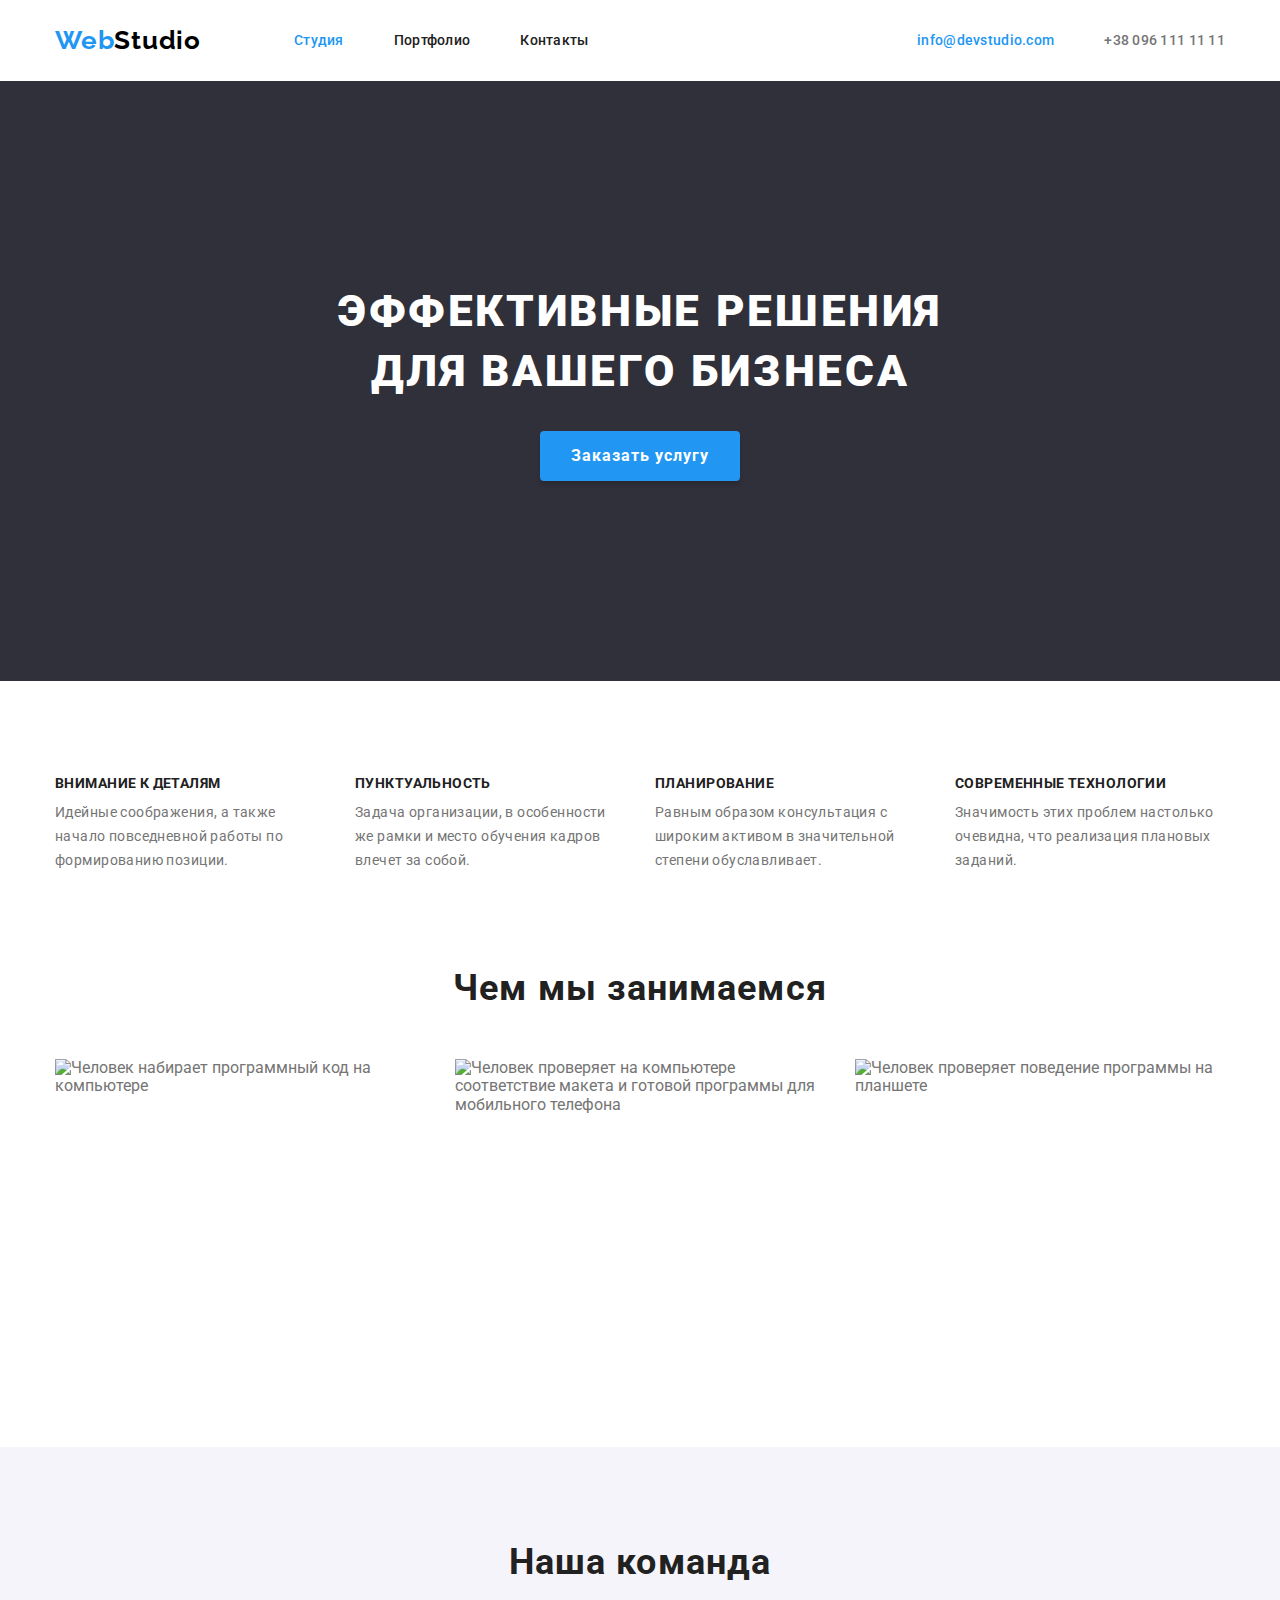
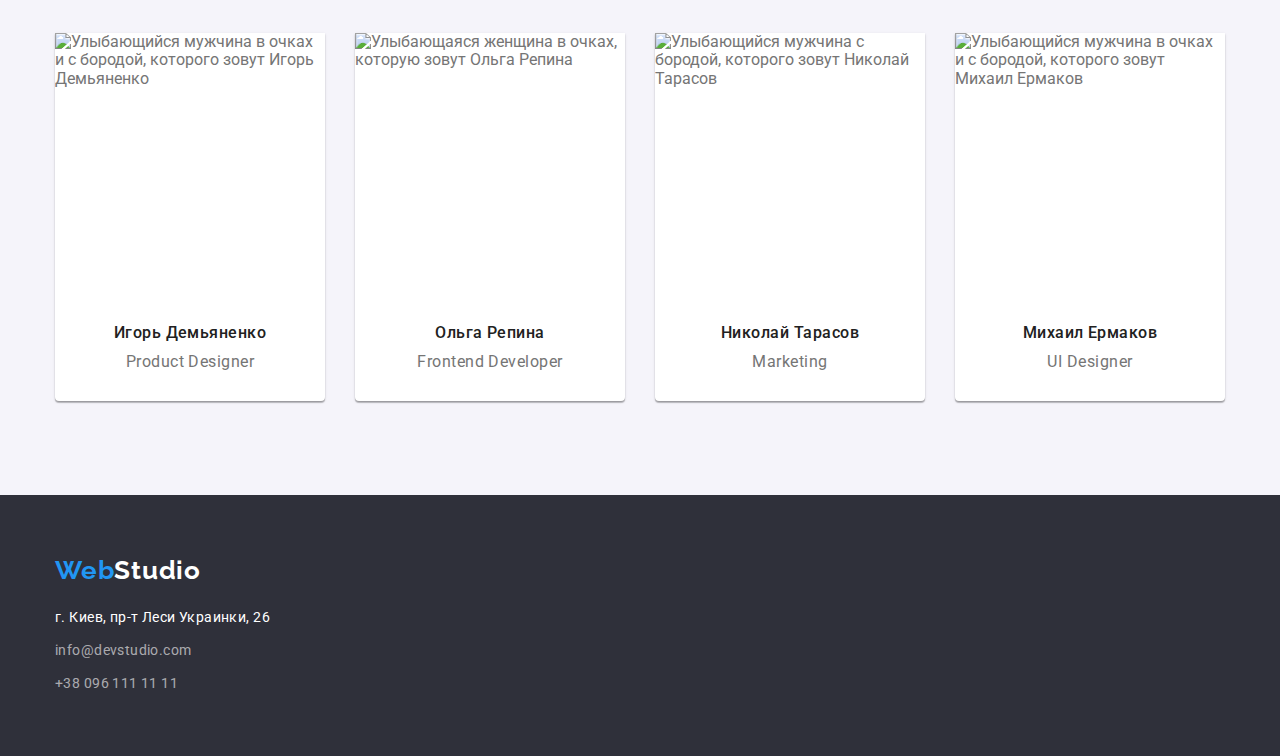
==== index.html @ 2188bbd3 "added sprite" ====
<!DOCTYPE html>
<html lang="ru">
  <head>
    <meta charset="UTF-8" />
    <meta name="viewport" content="width=device-width, initial-scale=1.0" />
    <title>Студия</title>
    <link rel="preconnect" href="https://fonts.gstatic.com" />
    <link
      href="https://fonts.googleapis.com/css2?family=Raleway:wght@700&family=Roboto:wght@400;500;700;900&display=swap"
      rel="stylesheet"
    />
    <link
      rel="stylesheet"
      href="https://cdnjs.cloudflare.com/ajax/libs/modern-normalize/1.0.0/modern-normalize.min.css"
    />
    <link rel="stylesheet" href="./css/styles.css" />
  </head>

  <body>
    <header class="header">
      <div class="container">
        <nav class="navigation">
          <a class="logotype links" href="/" lang="en">
            <span class="accent-logo">Web</span>Studio
          </a>
          <ul class="navigation-list lists">
            <li class="navigation-list-item">
              <a class="navigation-list-link links current" href="#">Студия</a>
            </li>
            <li class="navigation-list-item">
              <a class="navigation-list-link links" href="./portfolio.html"
                >Портфолио</a
              >
            </li>
            <li class="navigation-list-item">
              <a class="navigation-list-link links" href="#">Контакты</a>
            </li>
          </ul>
        </nav>
        <ul class="contacts-list lists">
          <li class="contacts-list-item">
            <a
              class="contacts-mail-link links current"
              href="mailto:info@devstudio.com"
              >info@devstudio.com</a
            >
          </li>
          <li class="contacts-list-item">
            <a class="contacts-tel-link links" href="tel:+380961111111"
              >+38 096 111 11 11</a
            >
          </li>
        </ul>
      </div>
    </header>

    <main>
      <!-- Hero -->
      <section class="hero">
        <div class="container">
          <h1 class="hero-title">
            Эффективные решения <br />для вашего бизнеса
          </h1>
          <button class="button" type="button">Заказать услугу</button>
        </div>
      </section>

      <!-- Features -->
      <section class="features padding-sections">
        <div class="container">
          <h2 class="title visually-hidden">Наши особенности</h2>
          <ul class="features-list lists">
            <li class="features-list-item">
              <h3 class="subtitle">Внимание к деталям</h3>
              <p class="description">
                Идейные соображения, а также начало повседневной работы по
                формированию позиции.
              </p>
            </li>
            <li class="features-list-item">
              <h3 class="subtitle">Пунктуальность</h3>
              <p class="description">
                Задача организации, в особенности же рамки и место обучения
                кадров влечет за собой.
              </p>
            </li>
            <li class="features-list-item">
              <h3 class="subtitle">Планирование</h3>
              <p class="description">
                Равным образом консультация с широким активом в значительной
                степени обуславливает.
              </p>
            </li>
            <li class="features-list-item">
              <h3 class="subtitle">Современные технологии</h3>
              <p class="description">
                Значимость этих проблем настолько очевидна, что реализация
                плановых заданий.
              </p>
            </li>
          </ul>
        </div>
      </section>

      <!-- What we do -->
      <section class="process">
        <div class="container">
          <h2 class="title">Чем мы занимаемся</h2>
          <ul class="process-list lists">
            <li class="process-list-item">
              <img
                class="process-list-img"
                src="./img/what_we_do/img1.jpg"
                alt="Человек набирает программный код на компьютере"
                width="370"
                height="294"
              />
            </li>
            <li class="process-list-item">
              <img
                class="process-list-img"
                src="./img/what_we_do/img2.jpg"
                alt="Человек проверяет на компьютере соответствие макета и готовой программы для мобильного телефона"
                width="370"
                height="294"
              />
            </li>
            <li class="process-list-item">
              <img
                class="process-list-img"
                src="./img/what_we_do/img3.jpg"
                alt="Человек проверяет поведение программы на планшете"
                width="370"
                height="294"
              />
            </li>
          </ul>
        </div>
      </section>

      <!-- Team -->
      <section class="team padding-sections">
        <div class="container">
          <h2 class="title">Наша команда</h2>
          <ul class="team-list lists">
            <li class="team-list-item">
              <img
                class="team-list-img"
                src="./img/team/demyanenko.jpg"
                alt="Улыбающийся мужчина в очках и с бородой, которого зовут Игорь Демьяненко"
                width="270"
                height="260"
              />
              <h3 class="team-list-name">Игорь Демьяненко</h3>
              <p class="team-list-position" lang="en">Product Designer</p>
            </li>
            <li class="team-list-item">
              <img
                class="team-list-img"
                src="./img/team/repina.jpg"
                alt="Улыбающаяся женщина в очках, которую зовут Ольга Репина"
                width="270"
                height="260"
              />
              <h3 class="team-list-name">Ольга Репина</h3>
              <p class="team-list-position" lang="en">Frontend Developer</p>
            </li>
            <li class="team-list-item">
              <img
                class="team-list-img"
                src="./img/team/tarasov.jpg"
                alt="Улыбающийся мужчина с бородой, которого зовут Николай Тарасов"
                width="270"
                height="260"
              />
              <h3 class="team-list-name">Николай Тарасов</h3>
              <p class="team-list-position" lang="en">Marketing</p>
            </li>
            <li class="team-list-item">
              <img
                class="team-list-img"
                src="./img/team/ermakov.jpg"
                alt="Улыбающийся мужчина в очках и с бородой, которого зовут Михаил Ермаков"
                width="270"
                height="260"
              />
              <h3 class="team-list-name">Михаил Ермаков</h3>
              <p class="team-list-position" lang="en">UI Designer</p>
            </li>
          </ul>
        </div>
      </section>
    </main>

    <footer class="footer">
      <div class="container">
        <a class="logotype links logo-dark" href="/" lang="en">
          <span class="accent-logo">Web</span>Studio
        </a>
        <address class="address">
          <ul class="contact-information-list lists">
            <li class="contact-information-list-item">
              <a
                class="contact-information-list-link links contact-address"
                href="https://goo.gl/maps/4wax39KtcL6fPzoCA"
                target="_blank"
                >г. Киев, пр-т Леси Украинки, 26</a
              >
            </li>
            <li class="contact-information-list-item">
              <a
                class="contact-information-list-link links contact-information"
                href="mailto:info@devstudio.com"
                >info@devstudio.com</a
              >
            </li>
            <li class="contact-information-list-item">
              <a
                class="contact-information-list-link links contact-information"
                href="tel:+380961111111"
                >+38 096 111 11 11</a
              >
            </li>
          </ul>
        </address>
      </div>
    </footer>
  </body>
</html>
---- css/styles.css ----
:root {
  --color-text-title: #212121;
  --color-text: #757575;
  --accent-color: #2196f3;
  --extra-color: #ffffff;
  --text-font: "Roboto", sans-serif;
  --logo-font: "Raleway", sans-serif;
}

body {
  font-family: var(--text-font);
  color: var(--color-text);
  max-width: 1600px;
}

h1,
h2,
h3,
h4,
h5,
h6,
p {
  margin: 0;
}

ul,
ol {
  margin: 0;
  padding: 0;
}

img {
  display: block;
  max-width: 100%;
  height: auto;
}

/* ==========HELPER CLASSES========== */
.links {
  text-decoration: none;
}

.lists {
  list-style: none;
}

.address {
  font-style: normal;
}

.container {
  width: 1200px;
  padding-left: 15px;
  padding-right: 15px;
  margin: 0 auto;
}

.padding-sections {
  padding-top: 94px;
  padding-bottom: 94px;
}

.visually-hidden:not(:focus):not(:active),
input[type="checkbox"].visually-hidden,
input[type="radio"].visually-hidden {
  position: absolute;
  width: 1px;
  height: 1px;
  margin: -1px;
  border: 0;
  padding: 0;
  white-space: nowrap;
  clip-path: inset(100%);
  clip: rect(0 0 0 0);
  overflow: hidden;
}
/* ==========END HELPER CLASSES========== */

/* ==========COMPONENTS========== */
.title {
  font-weight: 700;
  font-size: 36px;
  line-height: 1.167;
  text-align: center;
  letter-spacing: 0.03em;
  color: var(--color-text-title);
  margin-bottom: 50px;
}

.description {
  font-weight: 400;
  font-size: 14px;
  line-height: 1.714;
  letter-spacing: 0.03em;
  color: var(--color-text);
}
/* ==========END COMPONENTS========== */

/*==============HEADER================*/
.header .container {
  display: flex;
  align-items: center;
}

.navigation {
  display: flex;
  align-items: center;
}

.navigation-list {
  display: flex;
  align-items: center;
}

.header {
  padding-top: 25px;
  padding-bottom: 25px;
}

.logotype {
  font-family: var(--logo-font);
  font-weight: 700;
  font-size: 26px;
  line-height: 1.192;
  letter-spacing: 0.03em;
  color: #000000;
  margin-right: 93px;
}

.logotype .accent-logo {
  color: var(--accent-color);
}

.navigation-list-item {
  font-weight: 500;
  font-size: 14px;
  line-height: 1.143;
  letter-spacing: 0.02em;
  color: var(--color-text-title);
}

.navigation-list-item:not(:last-child) {
  margin-right: 50px;
}

.navigation-list-link {
  color: var(--color-text-title);
  padding: 20px 0;
}

.current,
.contacts-mail-link-current,
.navigation-list-link:hover,
.navigation-list-link:focus,
.contacts-mail-link:hover,
.contacts-mail-link:focus,
.contacts-mail-link-pf:hover,
.contacts-mail-link-pf:focus,
.contacts-tel-link:hover,
.contacts-tel-link:focus {
  color: var(--accent-color);
}

.contacts-list {
  font-weight: 500;
  font-size: 14px;
  line-height: 1.143;
  letter-spacing: 0.02em;
  display: flex;
  align-items: center;
  margin-left: auto;
}

.contacts-list-item:not(:last-child) {
  margin-right: 50px;
}

.contacts-tel-link,
.contacts-mail-link-pf {
  color: inherit;
}

.contacts-mail-link-pf {
  text-decoration: inherit;
}
/*==============END HEADER================*/

/*==============HERO================*/
.hero {
  background: #2f303a;
  text-align: center;
}

.hero .container {
  padding-top: 200px;
  padding-bottom: 200px;
}

.hero-title {
  font-weight: 900;
  font-size: 44px;
  line-height: 1.364;
  letter-spacing: 0.06em;
  text-transform: uppercase;
  color: var(--extra-color);
  margin-bottom: 30px;
}

.button {
  font-family: inherit;
  font-weight: 700;
  font-size: 16px;
  line-height: 1.875;
  letter-spacing: 0.06em;
  color: var(--extra-color);
  background: var(--accent-color);
  min-width: 200px;
  padding: 10px 30px;
  box-shadow: 0px 4px 4px rgba(0, 0, 0, 0.15);
  border-radius: 4px;
  border: none;
  cursor: pointer;
}
/*==============END HERO================*/

/*==============FEATURES================*/
.features-list {
  display: flex;
  align-items: center;
}

.features-list-item:not(:last-child) {
  max-width: 270px;
  margin-right: 30px;
}

.subtitle {
  font-weight: 700;
  font-size: 14px;
  line-height: 1.143;
  letter-spacing: 0.03em;
  text-transform: uppercase;
  color: var(--color-text-title);
  margin-bottom: 10px;
}
/*============== END FEATURES================*/

/*==============WHAT WE DO================*/
.process {
  padding-bottom: 94px;
}

.process-list {
  display: flex;
  align-items: center;
}

.process-list-item:not(:last-child) {
  margin-right: 30px;
}
/*==============END WHAT WE DO================*/

/*==============TEAM================*/
.team {
  background-color: #f5f4fa;
}

.team-list {
  display: flex;
  align-items: center;
}

.team-list-item {
  width: 270px;
  height: 368px;
  background: var(--extra-color);
  box-shadow: 0px 1px 3px rgba(0, 0, 0, 0.12), 0px 1px 1px rgba(0, 0, 0, 0.14),
    0px 2px 1px rgba(0, 0, 0, 0.2);
  border-radius: 0px 0px 4px 4px;
}

.team-list-item:not(:last-child) {
  margin-right: 30px;
}

.team-list-img {
  margin-bottom: 30px;
}

.team-list-name {
  font-weight: 500;
  font-size: 16px;
  line-height: 1.188;
  text-align: center;
  letter-spacing: 0.03em;
  color: var(--color-text-title);
  margin-bottom: 10px;
}

.team-list-position {
  font-weight: 400;
  font-size: 16px;
  line-height: 1.188;
  text-align: center;
  letter-spacing: 0.03em;
  color: var(--color-text);
}
/*==============END TEAM================*/

/*==============PORTFOLIO================*/
.header-pf {
  border-bottom: 1px solid #ececec;
}

.portfolio {
  padding-top: 99px;
  padding-bottom: 69px;
}

.filter-list {
  display: flex;
  justify-content: center;
  margin-bottom: 50px;
}

.filter-list-item:not(:last-child) {
  margin-right: 8px;
}

.filter-button {
  font-weight: 500;
  font-size: 16px;
  line-height: 1.625;
  text-align: center;
  letter-spacing: 0.03em;
  color: var(--color-text-title);
  border-radius: 4px;
  border: none;
  padding: 6px 22px;
  cursor: pointer;
}

.current-btn,
.filter-button:hover,
.filter-button:focus {
  color: var(--extra-color);
  background-color: var(--accent-color);
}

.portfolio-list {
  display: flex;
  align-items: center;
  flex-wrap: wrap;
  margin: -15px;
}

.portfolio-list-item {
  width: 370px;
  background: var(--extra-color);

  box-sizing: border-box;
  margin: 15px;
}

.text {
  padding: 20px 24px;
  border-left: 1px solid #eeeeee;
  border-bottom: 1px solid #eeeeee;
  border-right: 1px solid #eeeeee;
}

.portfolio-title {
  font-weight: 700;
  font-size: 18px;
  line-height: 2;
  letter-spacing: 0.06em;
  color: var(--color-text-title);
  margin-bottom: 4px;
}

.filter-section {
  font-weight: 400;
  font-size: 16px;
  line-height: 1.875;
  letter-spacing: 0.03em;
  color: var(--color-text);
}
/*==============END PORTFOLIO================*/

/*==============FOOTER================*/
.footer {
  background: #2f303a;
  padding-top: 60px;
  padding-bottom: 60px;
}

.logo-dark {
  color: var(--extra-color);
}

.footer .logotype {
  display: block;
  margin-right: 0;
  margin-bottom: 20px;
}

.contact-information-list-item:not(:last-child) {
  margin-bottom: 9px;
}

.contact-information-list-link {
  font-weight: 400;
  font-size: 14px;
  line-height: 1.714;
  letter-spacing: 0.03em;
}

.contact-address {
  color: var(--extra-color);
}

.contact-information {
  color: rgba(255, 255, 255, 0.6);
}
/*==============END FOOTER================*/
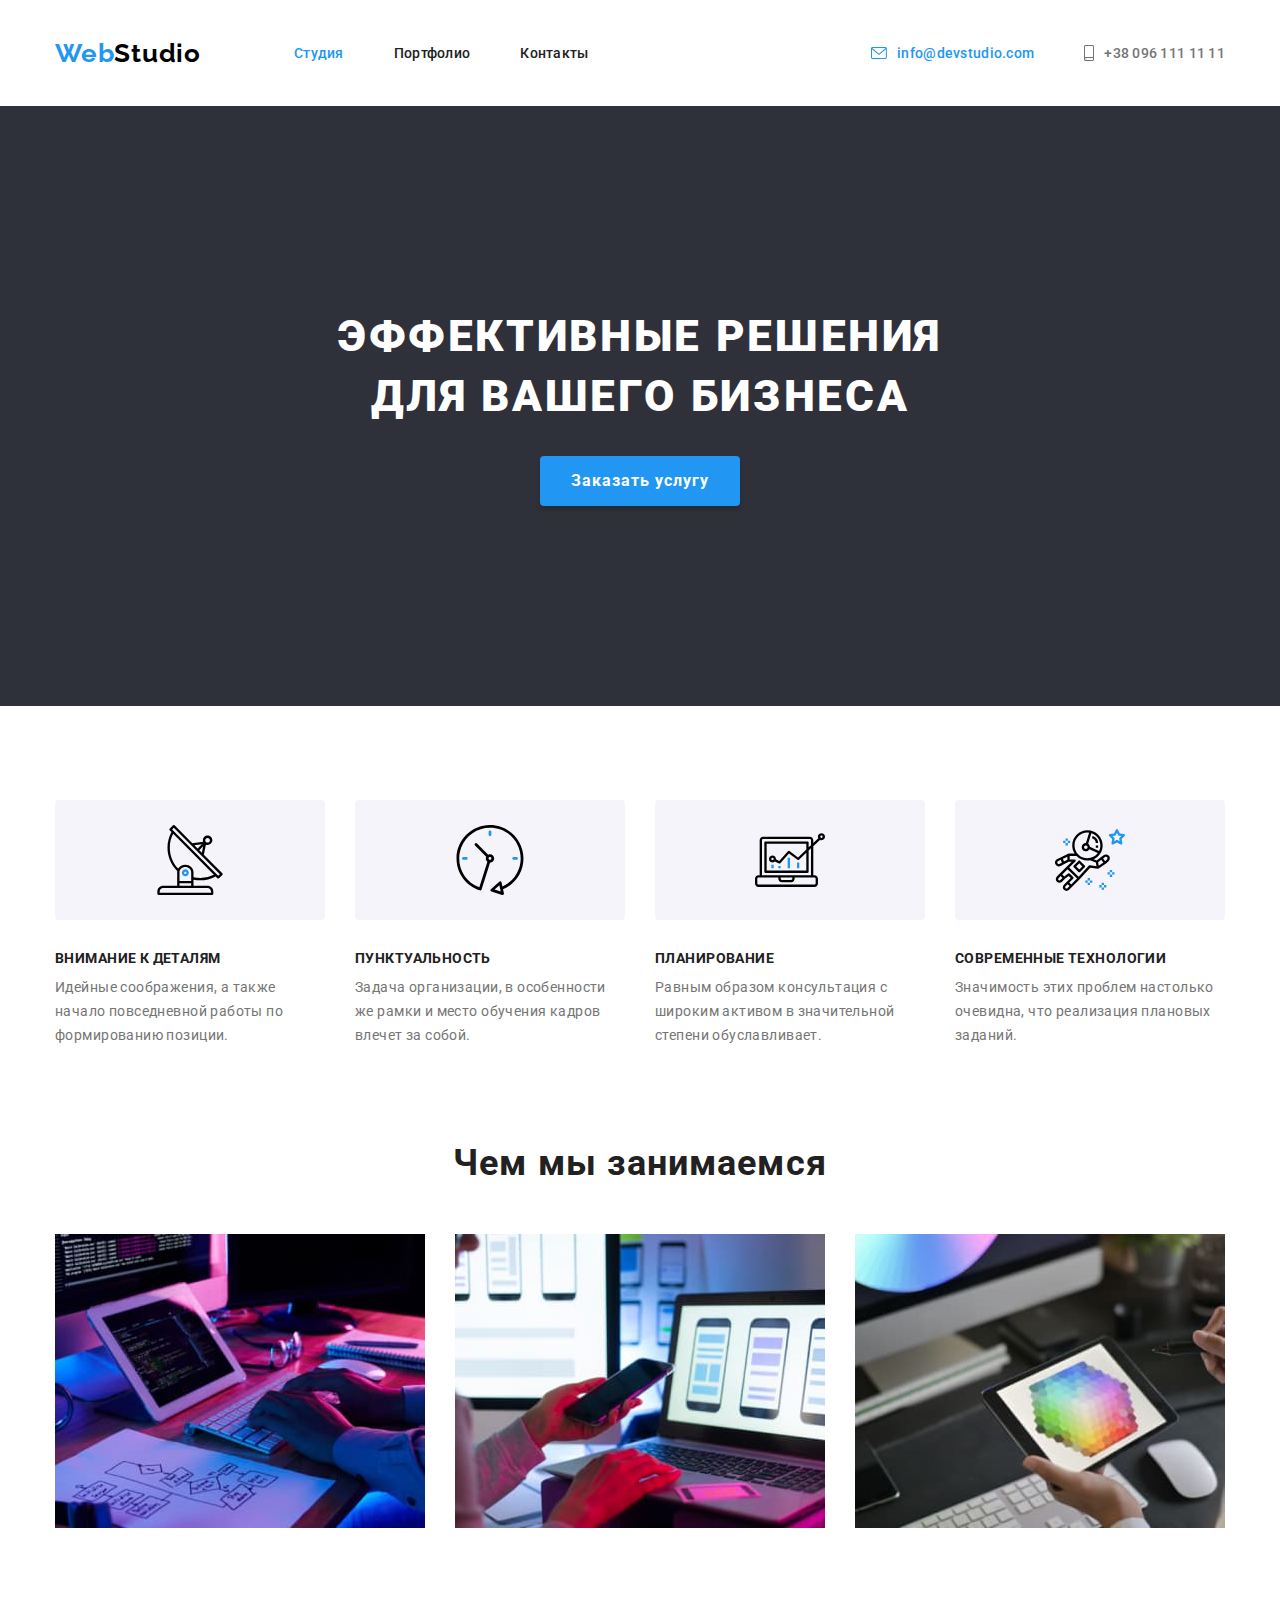
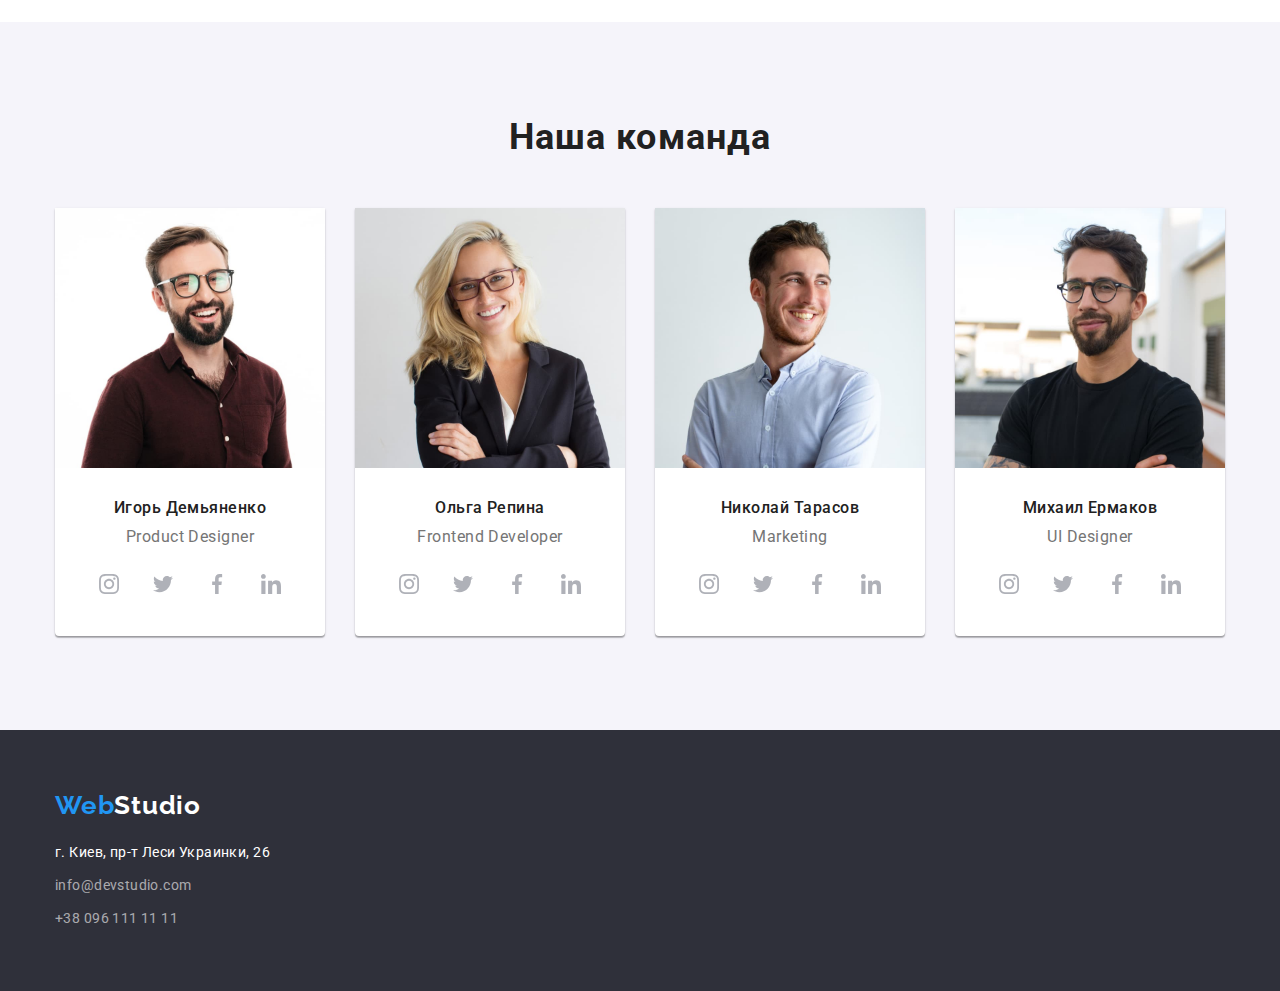
==== commit bce49ccf: "added social links" ====
--- a/index.html
+++ b/index.html
@@ -42,12 +42,19 @@
             <a
               class="contacts-mail-link links current"
               href="mailto:info@devstudio.com"
-              >info@devstudio.com</a
+            >
+              <svg class="mail">
+                <use href="./images/sprite.svg#envelope"></use>
+              </svg>
+              info@devstudio.com</a
             >
           </li>
           <li class="contacts-list-item">
-            <a class="contacts-tel-link links" href="tel:+380961111111"
-              >+38 096 111 11 11</a
+            <a class="contacts-tel-link links" href="tel:+380961111111">
+              <svg class="phone">
+                <use href="./images/sprite.svg#phone"></use>
+              </svg>
+              +38 096 111 11 11</a
             >
           </li>
         </ul>
@@ -71,6 +78,11 @@
           <h2 class="title visually-hidden">Наши особенности</h2>
           <ul class="features-list lists">
             <li class="features-list-item">
+              <div class="features-icon">
+                <svg class="features-icon-item">
+                  <use href="./images/sprite.svg#antenna"></use>
+                </svg>
+              </div>
               <h3 class="subtitle">Внимание к деталям</h3>
               <p class="description">
                 Идейные соображения, а также начало повседневной работы по
@@ -78,6 +90,11 @@
               </p>
             </li>
             <li class="features-list-item">
+              <div class="features-icon">
+                <svg class="features-icon-item">
+                  <use href="./images/sprite.svg#clock"></use>
+                </svg>
+              </div>
               <h3 class="subtitle">Пунктуальность</h3>
               <p class="description">
                 Задача организации, в особенности же рамки и место обучения
@@ -85,6 +102,11 @@
               </p>
             </li>
             <li class="features-list-item">
+              <div class="features-icon">
+                <svg class="features-icon-item">
+                  <use href="./images/sprite.svg#computer"></use>
+                </svg>
+              </div>
               <h3 class="subtitle">Планирование</h3>
               <p class="description">
                 Равным образом консультация с широким активом в значительной
@@ -92,6 +114,11 @@
               </p>
             </li>
             <li class="features-list-item">
+              <div class="features-icon">
+                <svg class="features-icon-item">
+                  <use href="./images/sprite.svg#astronaut"></use>
+                </svg>
+              </div>
               <h3 class="subtitle">Современные технологии</h3>
               <p class="description">
                 Значимость этих проблем настолько очевидна, что реализация
@@ -110,7 +137,7 @@
             <li class="process-list-item">
               <img
                 class="process-list-img"
-                src="./img/what_we_do/img1.jpg"
+                src="./images/what_we_do/img1.jpg"
                 alt="Человек набирает программный код на компьютере"
                 width="370"
                 height="294"
@@ -119,7 +146,7 @@
             <li class="process-list-item">
               <img
                 class="process-list-img"
-                src="./img/what_we_do/img2.jpg"
+                src="./images/what_we_do/img2.jpg"
                 alt="Человек проверяет на компьютере соответствие макета и готовой программы для мобильного телефона"
                 width="370"
                 height="294"
@@ -128,7 +155,7 @@
             <li class="process-list-item">
               <img
                 class="process-list-img"
-                src="./img/what_we_do/img3.jpg"
+                src="./images/what_we_do/img3.jpg"
                 alt="Человек проверяет поведение программы на планшете"
                 width="370"
                 height="294"
@@ -146,46 +173,166 @@
             <li class="team-list-item">
               <img
                 class="team-list-img"
-                src="./img/team/demyanenko.jpg"
+                src="./images/team/demyanenko.jpg"
                 alt="Улыбающийся мужчина в очках и с бородой, которого зовут Игорь Демьяненко"
                 width="270"
                 height="260"
               />
               <h3 class="team-list-name">Игорь Демьяненко</h3>
               <p class="team-list-position" lang="en">Product Designer</p>
+              <ul class="social-links lists">
+                <li class="social-links-item">
+                  <a class="social-links-link" href="/" aria-label="Инстаграмм">
+                    <svg class="social-links-icon">
+                      <use href="./images/sprite.svg#instagram"></use>
+                    </svg>
+                  </a>
+                </li>
+                <li class="social-links-item">
+                  <a class="social-links-link" href="/" aria-label="Твиттер">
+                    <svg class="social-links-icon">
+                      <use href="./images/sprite.svg#twitter"></use>
+                    </svg>
+                  </a>
+                </li>
+                <li class="social-links-item">
+                  <a class="social-links-link" href="/" aria-label="Фейсбук">
+                    <svg class="social-links-icon">
+                      <use href="./images/sprite.svg#facebook"></use>
+                    </svg>
+                  </a>
+                </li>
+                <li class="social-links-item">
+                  <a class="social-links-link" href="/" aria-label="Линкедин">
+                    <svg class="social-links-icon">
+                      <use href="./images/sprite.svg#linkedin"></use>
+                    </svg>
+                  </a>
+                </li>
+              </ul>
             </li>
             <li class="team-list-item">
               <img
                 class="team-list-img"
-                src="./img/team/repina.jpg"
+                src="./images/team/repina.jpg"
                 alt="Улыбающаяся женщина в очках, которую зовут Ольга Репина"
                 width="270"
                 height="260"
               />
               <h3 class="team-list-name">Ольга Репина</h3>
               <p class="team-list-position" lang="en">Frontend Developer</p>
+              <ul class="social-links lists">
+                <li class="social-links-item">
+                  <a class="social-links-link" href="/" aria-label="Инстаграмм">
+                    <svg class="social-links-icon">
+                      <use href="./images/sprite.svg#instagram"></use>
+                    </svg>
+                  </a>
+                </li>
+                <li class="social-links-item">
+                  <a class="social-links-link" href="/" aria-label="Твиттер">
+                    <svg class="social-links-icon">
+                      <use href="./images/sprite.svg#twitter"></use>
+                    </svg>
+                  </a>
+                </li>
+                <li class="social-links-item">
+                  <a class="social-links-link" href="/" aria-label="Фейсбук">
+                    <svg class="social-links-icon">
+                      <use href="./images/sprite.svg#facebook"></use>
+                    </svg>
+                  </a>
+                </li>
+                <li class="social-links-item">
+                  <a class="social-links-link" href="/" aria-label="Линкедин">
+                    <svg class="social-links-icon">
+                      <use href="./images/sprite.svg#linkedin"></use>
+                    </svg>
+                  </a>
+                </li>
+              </ul>
             </li>
             <li class="team-list-item">
               <img
                 class="team-list-img"
-                src="./img/team/tarasov.jpg"
+                src="./images/team/tarasov.jpg"
                 alt="Улыбающийся мужчина с бородой, которого зовут Николай Тарасов"
                 width="270"
                 height="260"
               />
               <h3 class="team-list-name">Николай Тарасов</h3>
               <p class="team-list-position" lang="en">Marketing</p>
+              <ul class="social-links lists">
+                <li class="social-links-item">
+                  <a class="social-links-link" href="/" aria-label="Инстаграмм">
+                    <svg class="social-links-icon">
+                      <use href="./images/sprite.svg#instagram"></use>
+                    </svg>
+                  </a>
+                </li>
+                <li class="social-links-item">
+                  <a class="social-links-link" href="/" aria-label="Твиттер">
+                    <svg class="social-links-icon">
+                      <use href="./images/sprite.svg#twitter"></use>
+                    </svg>
+                  </a>
+                </li>
+                <li class="social-links-item">
+                  <a class="social-links-link" href="/" aria-label="Фейсбук">
+                    <svg class="social-links-icon">
+                      <use href="./images/sprite.svg#facebook"></use>
+                    </svg>
+                  </a>
+                </li>
+                <li class="social-links-item">
+                  <a class="social-links-link" href="/" aria-label="Линкедин">
+                    <svg class="social-links-icon">
+                      <use href="./images/sprite.svg#linkedin"></use>
+                    </svg>
+                  </a>
+                </li>
+              </ul>
             </li>
             <li class="team-list-item">
               <img
                 class="team-list-img"
-                src="./img/team/ermakov.jpg"
+                src="./images/team/ermakov.jpg"
                 alt="Улыбающийся мужчина в очках и с бородой, которого зовут Михаил Ермаков"
                 width="270"
                 height="260"
               />
               <h3 class="team-list-name">Михаил Ермаков</h3>
               <p class="team-list-position" lang="en">UI Designer</p>
+              <ul class="social-links lists">
+                <li class="social-links-item">
+                  <a class="social-links-link" href="/" aria-label="Инстаграмм">
+                    <svg class="social-links-icon">
+                      <use href="./images/sprite.svg#instagram"></use>
+                    </svg>
+                  </a>
+                </li>
+                <li class="social-links-item">
+                  <a class="social-links-link" href="/" aria-label="Твиттер">
+                    <svg class="social-links-icon">
+                      <use href="./images/sprite.svg#twitter"></use>
+                    </svg>
+                  </a>
+                </li>
+                <li class="social-links-item">
+                  <a class="social-links-link" href="/" aria-label="Фейсбук">
+                    <svg class="social-links-icon">
+                      <use href="./images/sprite.svg#facebook"></use>
+                    </svg>
+                  </a>
+                </li>
+                <li class="social-links-item">
+                  <a class="social-links-link" href="/" aria-label="Линкедин">
+                    <svg class="social-links-icon">
+                      <use href="./images/sprite.svg#linkedin"></use>
+                    </svg>
+                  </a>
+                </li>
+              </ul>
             </li>
           </ul>
         </div>
@@ -226,4 +373,4 @@
       </div>
     </footer>
   </body>
-</html>+</html>
--- a/css/styles.css
+++ b/css/styles.css
@@ -161,6 +161,36 @@
   color: var(--accent-color);
 }
 
+.contacts-list-item {
+  display: flex;
+  align-items: baseline;
+  padding: 20px 0;
+}
+
+.contacts-mail-link,
+.contacts-tel-link,
+.contacts-mail-link-pf {
+  display: flex;
+  align-items: center;
+  justify-content: center;
+}
+
+.mail {
+  width: 16px;
+  height: 12px;
+}
+
+.phone {
+  width: 10px;
+  height: 16px;
+}
+
+.mail,
+.phone {
+  fill: currentColor;
+  margin-right: 10px;
+}
+
 .contacts-list {
   font-weight: 500;
   font-size: 14px;
@@ -188,6 +218,11 @@
 /*==============HERO================*/
 .hero {
   background: #2f303a;
+  background-image: linear-gradient(
+      rgba(47, 48, 58, 0.4),
+      rgba(47, 48, 58, 0.4)
+    ),
+    url("../images/hero/hero_img.jpg");
   text-align: center;
 }
 
@@ -234,6 +269,20 @@
   margin-right: 30px;
 }
 
+.features-icon {
+  display: flex;
+  justify-content: center;
+  background: #f5f4fa;
+  border-radius: 4px;
+  padding: 25px 100px;
+  margin-bottom: 30px;
+}
+
+.features-icon-item {
+  width: 70px;
+  height: 70px;
+}
+
 .subtitle {
   font-weight: 700;
   font-size: 14px;
@@ -272,7 +321,7 @@
 
 .team-list-item {
   width: 270px;
-  height: 368px;
+  /* height: 368px; */
   background: var(--extra-color);
   box-shadow: 0px 1px 3px rgba(0, 0, 0, 0.12), 0px 1px 1px rgba(0, 0, 0, 0.14),
     0px 2px 1px rgba(0, 0, 0, 0.2);
@@ -305,6 +354,38 @@
   letter-spacing: 0.03em;
   color: var(--color-text);
 }
+
+.social-links {
+  display: flex;
+  justify-content: space-between;
+  padding: 16px 32px 30px;
+}
+
+.social-links-link {
+  display: flex;
+  justify-content: center;
+  align-items: center;
+  width: 44px;
+  height: 44px;
+  background-color: var(--extra-color);
+  border-radius: 50%;
+}
+
+.social-links-link:hover,
+.social-list-link:focus {
+  background-color: var(--accent-color);
+}
+
+.social-links-link:hover .social-links-icon,
+.social-links-link:focus .social-links-icon {
+  fill: var(--extra-color);
+}
+
+.social-links-icon {
+  width: 20px;
+  height: 20px;
+  fill: #afb1b8;
+}
 /*==============END TEAM================*/
 
 /*==============PORTFOLIO================*/
@@ -422,4 +503,4 @@
 .contact-information {
   color: rgba(255, 255, 255, 0.6);
 }
-/*==============END FOOTER================*/+/*==============END FOOTER================*/
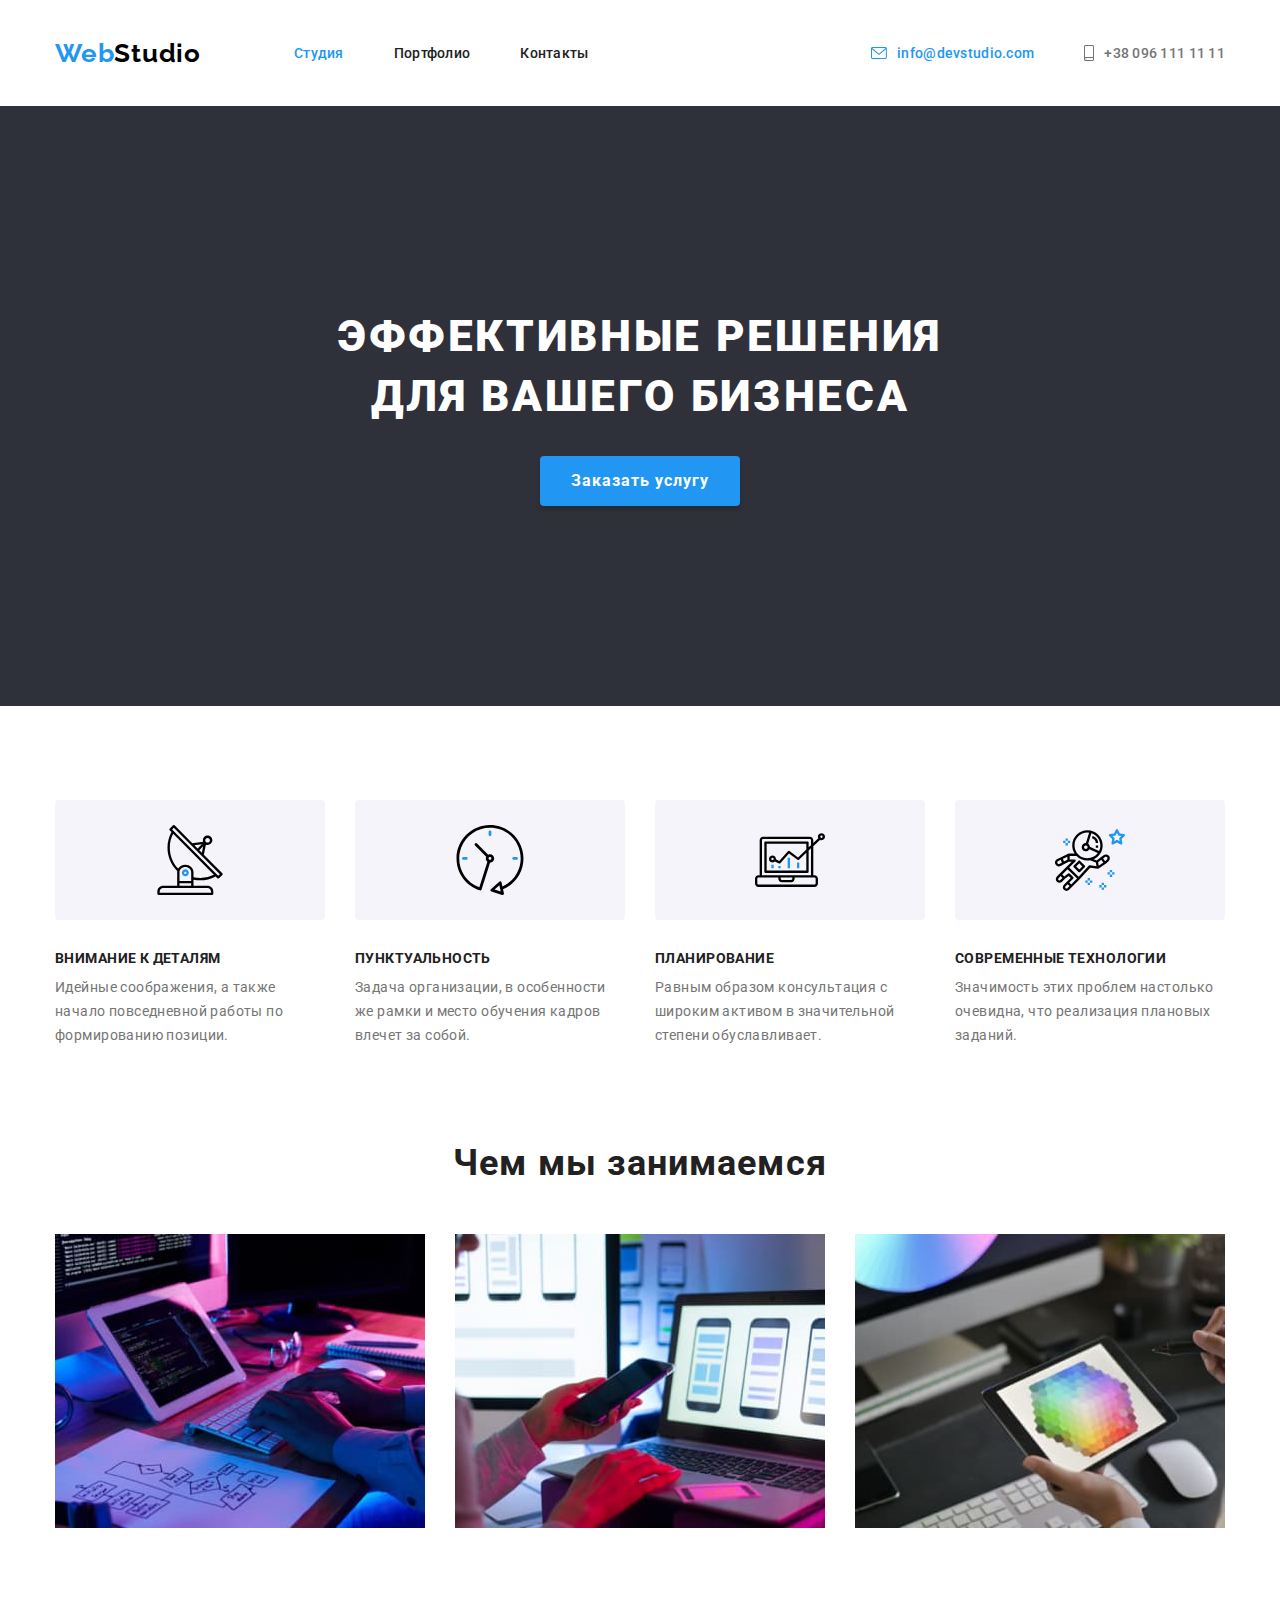
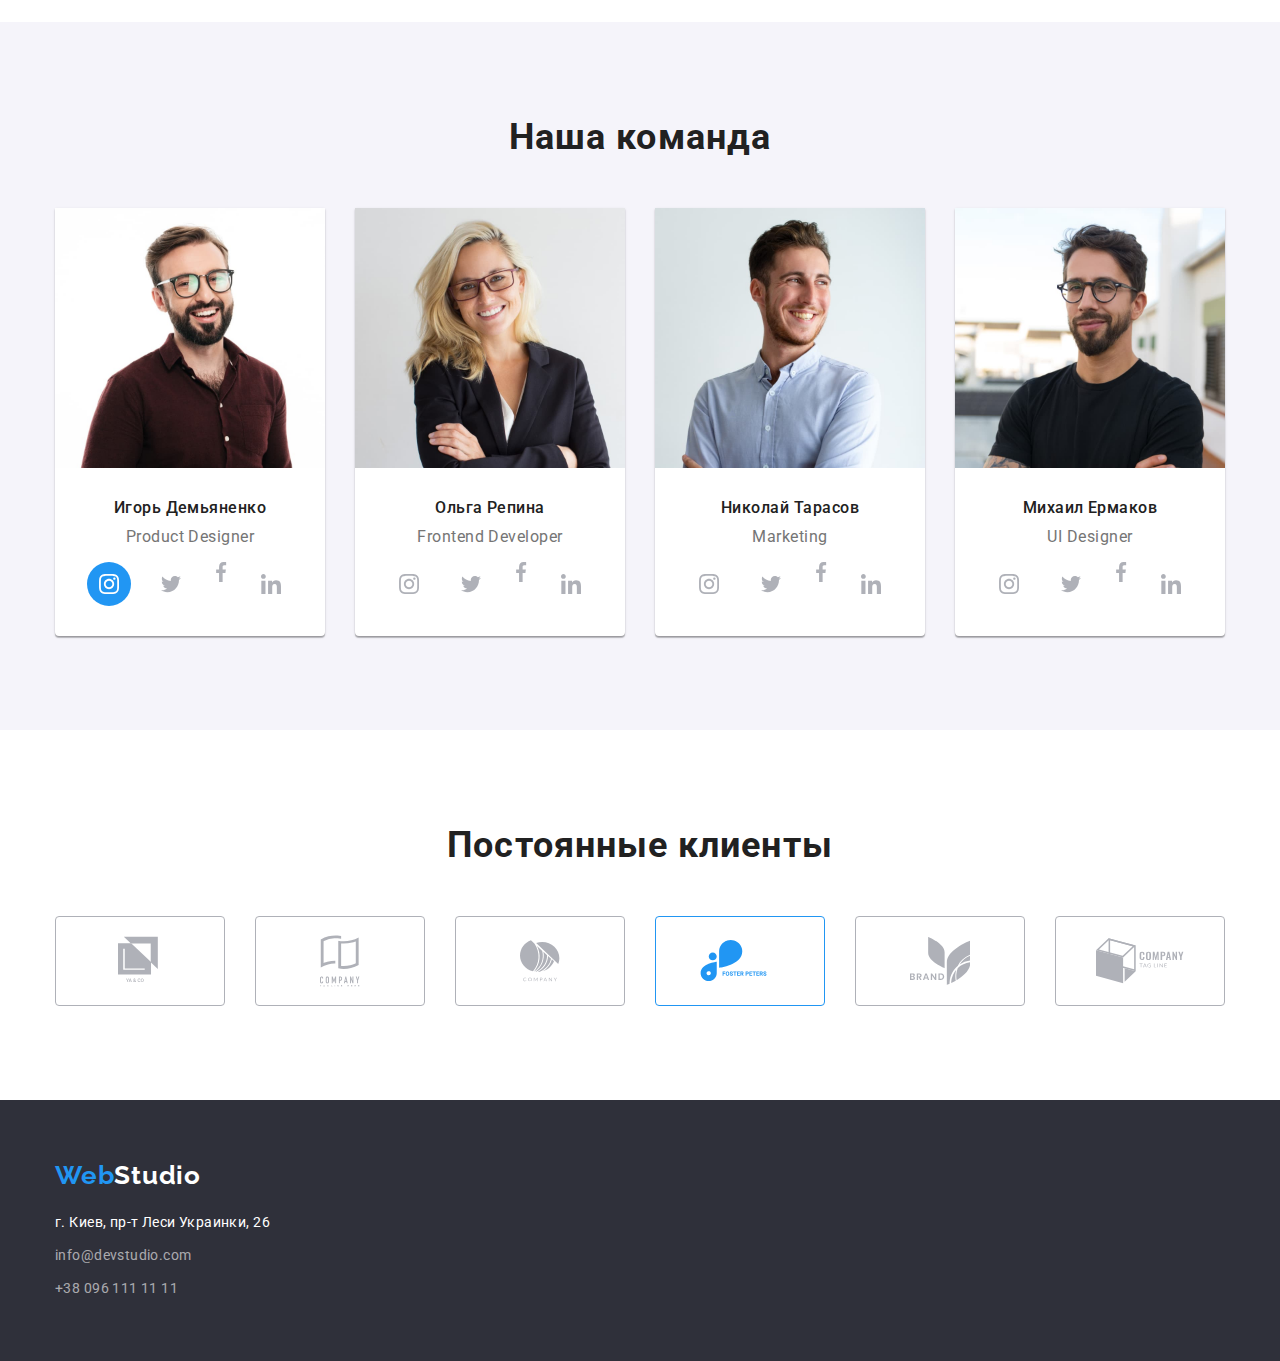
==== commit 56a9b5a8: "in work" ====
--- a/index.html
+++ b/index.html
@@ -182,29 +182,33 @@
               <p class="team-list-position" lang="en">Product Designer</p>
               <ul class="social-links lists">
                 <li class="social-links-item">
-                  <a class="social-links-link" href="/" aria-label="Инстаграмм">
-                    <svg class="social-links-icon">
+                  <a
+                    class="social-links-link current-link"
+                    href="/"
+                    aria-label="Инстаграмм"
+                  >
+                    <svg class="social-links-icon" width="20" height="20">
                       <use href="./images/sprite.svg#instagram"></use>
                     </svg>
                   </a>
                 </li>
                 <li class="social-links-item">
                   <a class="social-links-link" href="/" aria-label="Твиттер">
-                    <svg class="social-links-icon">
+                    <svg class="social-links-icon" width="20" height="20">
                       <use href="./images/sprite.svg#twitter"></use>
                     </svg>
                   </a>
                 </li>
-                <li class="social-links-item">
+                <li class="social-links-item"
                   <a class="social-links-link" href="/" aria-label="Фейсбук">
-                    <svg class="social-links-icon">
+                    <svg class="social-links-icon" width="20" height="20">
                       <use href="./images/sprite.svg#facebook"></use>
                     </svg>
                   </a>
                 </li>
                 <li class="social-links-item">
                   <a class="social-links-link" href="/" aria-label="Линкедин">
-                    <svg class="social-links-icon">
+                    <svg class="social-links-icon" width="20" height="20">
                       <use href="./images/sprite.svg#linkedin"></use>
                     </svg>
                   </a>
@@ -224,28 +228,28 @@
               <ul class="social-links lists">
                 <li class="social-links-item">
                   <a class="social-links-link" href="/" aria-label="Инстаграмм">
-                    <svg class="social-links-icon">
+                    <svg class="social-links-icon" width="20" height="20">
                       <use href="./images/sprite.svg#instagram"></use>
                     </svg>
                   </a>
                 </li>
                 <li class="social-links-item">
                   <a class="social-links-link" href="/" aria-label="Твиттер">
-                    <svg class="social-links-icon">
+                    <svg class="social-links-icon" width="20" height="20">
                       <use href="./images/sprite.svg#twitter"></use>
                     </svg>
                   </a>
                 </li>
-                <li class="social-links-item">
+                <li class="social-links-item"
                   <a class="social-links-link" href="/" aria-label="Фейсбук">
-                    <svg class="social-links-icon">
+                    <svg class="social-links-icon" width="20" height="20">
                       <use href="./images/sprite.svg#facebook"></use>
                     </svg>
                   </a>
                 </li>
                 <li class="social-links-item">
                   <a class="social-links-link" href="/" aria-label="Линкедин">
-                    <svg class="social-links-icon">
+                    <svg class="social-links-icon" width="20" height="20">
                       <use href="./images/sprite.svg#linkedin"></use>
                     </svg>
                   </a>
@@ -265,28 +269,28 @@
               <ul class="social-links lists">
                 <li class="social-links-item">
                   <a class="social-links-link" href="/" aria-label="Инстаграмм">
-                    <svg class="social-links-icon">
+                    <svg class="social-links-icon" width="20" height="20">
                       <use href="./images/sprite.svg#instagram"></use>
                     </svg>
                   </a>
                 </li>
                 <li class="social-links-item">
                   <a class="social-links-link" href="/" aria-label="Твиттер">
-                    <svg class="social-links-icon">
+                    <svg class="social-links-icon" width="20" height="20">
                       <use href="./images/sprite.svg#twitter"></use>
                     </svg>
                   </a>
                 </li>
-                <li class="social-links-item">
+                <li class="social-links-item"
                   <a class="social-links-link" href="/" aria-label="Фейсбук">
-                    <svg class="social-links-icon">
+                    <svg class="social-links-icon" width="20" height="20">
                       <use href="./images/sprite.svg#facebook"></use>
                     </svg>
                   </a>
                 </li>
                 <li class="social-links-item">
                   <a class="social-links-link" href="/" aria-label="Линкедин">
-                    <svg class="social-links-icon">
+                    <svg class="social-links-icon" width="20" height="20">
                       <use href="./images/sprite.svg#linkedin"></use>
                     </svg>
                   </a>
@@ -306,33 +310,84 @@
               <ul class="social-links lists">
                 <li class="social-links-item">
                   <a class="social-links-link" href="/" aria-label="Инстаграмм">
-                    <svg class="social-links-icon">
+                    <svg class="social-links-icon" width="20" height="20">
                       <use href="./images/sprite.svg#instagram"></use>
                     </svg>
                   </a>
                 </li>
                 <li class="social-links-item">
                   <a class="social-links-link" href="/" aria-label="Твиттер">
-                    <svg class="social-links-icon">
+                    <svg class="social-links-icon" width="20" height="20">
                       <use href="./images/sprite.svg#twitter"></use>
                     </svg>
                   </a>
                 </li>
-                <li class="social-links-item">
+                <li class="social-links-item"
                   <a class="social-links-link" href="/" aria-label="Фейсбук">
-                    <svg class="social-links-icon">
+                    <svg class="social-links-icon" width="20" height="20">
                       <use href="./images/sprite.svg#facebook"></use>
                     </svg>
                   </a>
                 </li>
                 <li class="social-links-item">
                   <a class="social-links-link" href="/" aria-label="Линкедин">
-                    <svg class="social-links-icon">
+                    <svg class="social-links-icon" width="20" height="20">
                       <use href="./images/sprite.svg#linkedin"></use>
                     </svg>
                   </a>
                 </li>
               </ul>
+            </li>
+          </ul>
+        </div>
+      </section>
+
+      <!--CLIENTS-->
+      <section class="clients padding-sections">
+        <div class="container">
+          <h2 class="title">Постоянные клиенты</h2>
+          <ul class="clients-list lists">
+            <li class="clients-list-item">
+              <a class="client-link" href="/">
+                <svg class="client-logo" width="44" height="50"px">
+                  <use href="./images/sprite.svg#logo1"></use>
+                </svg>
+              </a>
+            </li>
+            <li class="clients-list-item">
+              <a class="client-link" href="/">
+                <svg class="client-logo" width="40" height="52">
+                  <use href="./images/sprite.svg#logo2"></use>
+                </svg>
+              </a>
+            </li>
+            <li class="clients-list-item">
+              <a class="client-link" href="/">
+                <svg class="client-logo" width="40" height="42">
+                  <use href="./images/sprite.svg#logo3"></use>
+                </svg>
+              </a>
+            </li>
+            <li class="clients-list-item">
+              <a class="client-link current-logo" href="/">
+                <svg class="client-logo" width="80" height="42">
+                  <use href="./images/sprite.svg#logo4"></use>
+                </svg>
+              </a>
+            </li>
+            <li class="clients-list-item">
+              <a class="client-link" href="/">
+                <svg class="client-logo" width="60" height="48">
+                  <use href="./images/sprite.svg#logo5"></use>
+                </svg>
+              </a>
+            </li>
+            <li class="clients-list-item">
+              <a class="client-link" href="/">
+                <svg class="client-logo" width="88" height="46">
+                  <use href="./images/sprite.svg#logo6"></use>
+                </svg>
+              </a>
             </li>
           </ul>
         </div>
--- a/css/styles.css
+++ b/css/styles.css
@@ -3,6 +3,8 @@
   --color-text: #757575;
   --accent-color: #2196f3;
   --extra-color: #ffffff;
+  --color-client: #afb1b8;
+
   --text-font: "Roboto", sans-serif;
   --logo-font: "Raleway", sans-serif;
 }
@@ -50,8 +52,7 @@
 
 .container {
   width: 1200px;
-  padding-left: 15px;
-  padding-right: 15px;
+  padding: 0 15px;
   margin: 0 auto;
 }
 
@@ -321,7 +322,6 @@
 
 .team-list-item {
   width: 270px;
-  /* height: 368px; */
   background: var(--extra-color);
   box-shadow: 0px 1px 3px rgba(0, 0, 0, 0.12), 0px 1px 1px rgba(0, 0, 0, 0.14),
     0px 2px 1px rgba(0, 0, 0, 0.2);
@@ -371,22 +371,60 @@
   border-radius: 50%;
 }
 
+.current-link,
 .social-links-link:hover,
 .social-list-link:focus {
   background-color: var(--accent-color);
 }
 
+.current-link .social-links-icon,
 .social-links-link:hover .social-links-icon,
 .social-links-link:focus .social-links-icon {
   fill: var(--extra-color);
 }
 
 .social-links-icon {
-  width: 20px;
-  height: 20px;
   fill: #afb1b8;
 }
 /*==============END TEAM================*/
+
+/*==============CLIENTS================*/
+.clients-list {
+  display: flex;
+  justify-content: center;
+}
+
+.client-link {
+  display: flex;
+  justify-content: center;
+  align-items: center;
+  width: 170px;
+  height: 90px;
+  border: 1px solid var(--color-client);
+  box-sizing: border-box;
+  border-radius: 4px;
+}
+
+.current-logo,
+.client-link:hover,
+.client-link:focus {
+  border: 1px solid var(--accent-color);
+}
+
+.current-logo .client-logo,
+.client-link:hover .client-logo,
+.client-link:focus .client-logo {
+  fill: var(--accent-color);
+}
+
+.client-logo {
+  fill: var(--color-client);
+}
+
+.clients-list-item:not(:last-child) {
+  margin-right: 30px;
+}
+/*==============END CLIENTS================*/
 
 /*==============PORTFOLIO================*/
 .header-pf {
@@ -438,16 +476,13 @@
 .portfolio-list-item {
   width: 370px;
   background: var(--extra-color);
-
   box-sizing: border-box;
   margin: 15px;
+  outline: 1px solid #eeeeee;
 }
 
 .text {
   padding: 20px 24px;
-  border-left: 1px solid #eeeeee;
-  border-bottom: 1px solid #eeeeee;
-  border-right: 1px solid #eeeeee;
 }
 
 .portfolio-title {
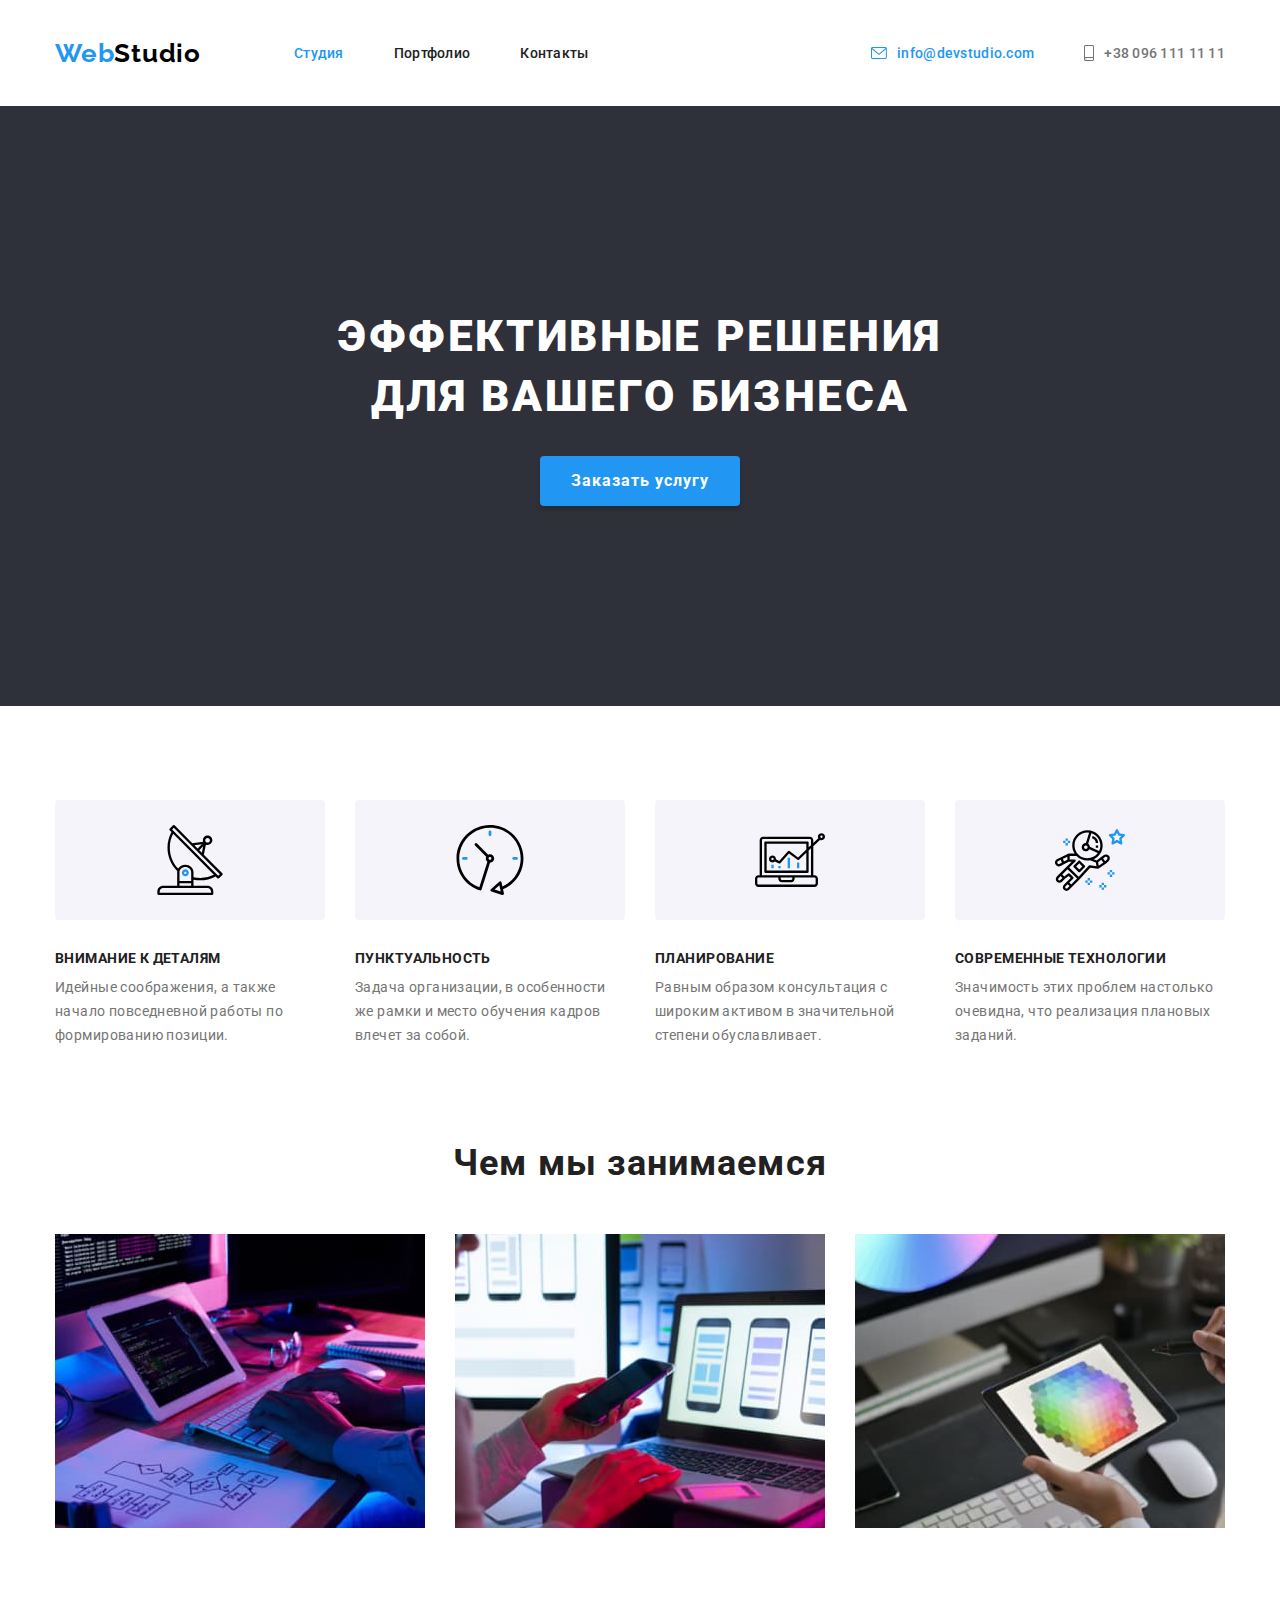
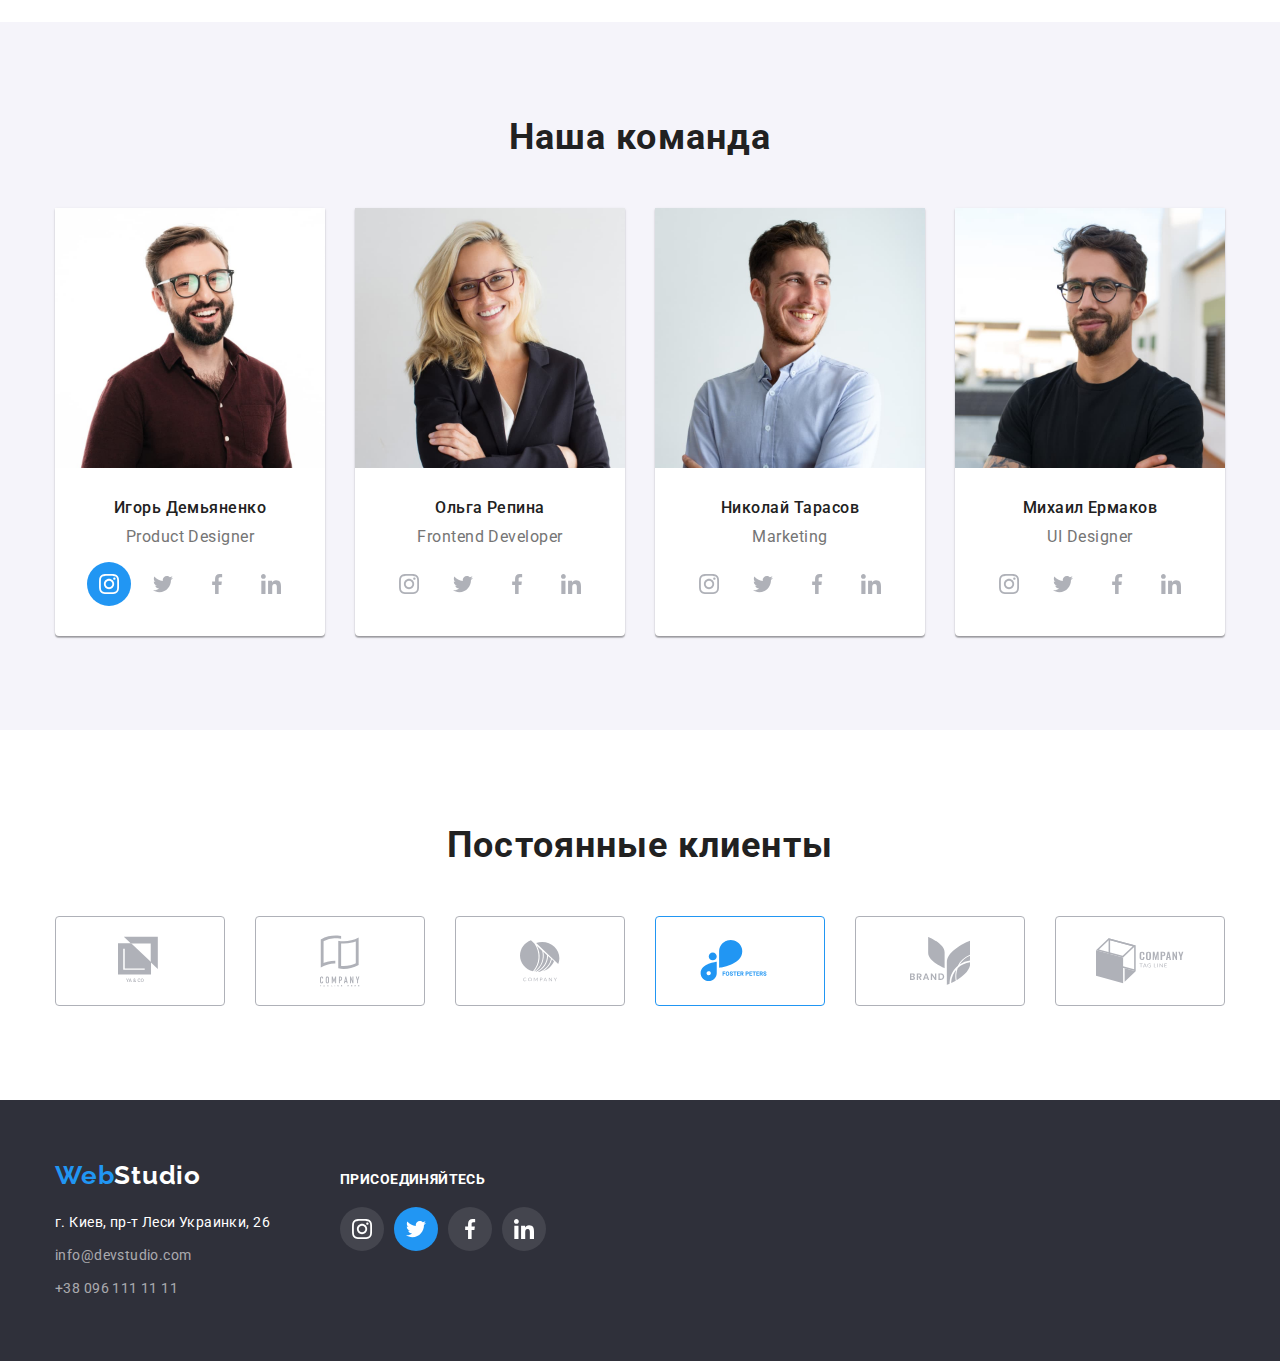
==== commit a8dc9d1f: "corrected portfolio" ====
--- a/index.html
+++ b/index.html
@@ -43,7 +43,7 @@
               class="contacts-mail-link links current"
               href="mailto:info@devstudio.com"
             >
-              <svg class="mail">
+              <svg class="contacts-icon" width="16" height="12">
                 <use href="./images/sprite.svg#envelope"></use>
               </svg>
               info@devstudio.com</a
@@ -51,7 +51,7 @@
           </li>
           <li class="contacts-list-item">
             <a class="contacts-tel-link links" href="tel:+380961111111">
-              <svg class="phone">
+              <svg class="contacts-icon" width="10" height="16">
                 <use href="./images/sprite.svg#phone"></use>
               </svg>
               +38 096 111 11 11</a
@@ -199,7 +199,7 @@
                     </svg>
                   </a>
                 </li>
-                <li class="social-links-item"
+                <li class="social-links-item">
                   <a class="social-links-link" href="/" aria-label="Фейсбук">
                     <svg class="social-links-icon" width="20" height="20">
                       <use href="./images/sprite.svg#facebook"></use>
@@ -240,7 +240,7 @@
                     </svg>
                   </a>
                 </li>
-                <li class="social-links-item"
+                <li class="social-links-item">
                   <a class="social-links-link" href="/" aria-label="Фейсбук">
                     <svg class="social-links-icon" width="20" height="20">
                       <use href="./images/sprite.svg#facebook"></use>
@@ -281,7 +281,7 @@
                     </svg>
                   </a>
                 </li>
-                <li class="social-links-item"
+                <li class="social-links-item">
                   <a class="social-links-link" href="/" aria-label="Фейсбук">
                     <svg class="social-links-icon" width="20" height="20">
                       <use href="./images/sprite.svg#facebook"></use>
@@ -322,7 +322,7 @@
                     </svg>
                   </a>
                 </li>
-                <li class="social-links-item"
+                <li class="social-links-item">
                   <a class="social-links-link" href="/" aria-label="Фейсбук">
                     <svg class="social-links-icon" width="20" height="20">
                       <use href="./images/sprite.svg#facebook"></use>
@@ -396,6 +396,7 @@
 
     <footer class="footer">
       <div class="container">
+        <div class="contacts">
         <a class="logotype links logo-dark" href="/" lang="en">
           <span class="accent-logo">Web</span>Studio
         </a>
@@ -425,6 +426,44 @@
             </li>
           </ul>
         </address>
+        </div>
+        <div class="social-items">
+          <p class="call">присоединяйтесь</p>
+          <ul class="social-footer lists">
+            <li class="social-links-item">
+                  <a
+                    class="social-links-link"
+                    href="/"
+                    aria-label="Инстаграмм"
+                  >
+                    <svg class="social-links-icon" width="20" height="20">
+                      <use href="./images/sprite.svg#instagram"></use>
+                    </svg>
+                  </a>
+                </li>
+                <li class="social-links-item">
+                  <a class="social-links-link current-link" href="/" aria-label="Твиттер">
+                    <svg class="social-links-icon" width="20" height="20">
+                      <use href="./images/sprite.svg#twitter"></use>
+                    </svg>
+                  </a>
+                </li>
+                <li class="social-links-item">
+                  <a class="social-links-link" href="/" aria-label="Фейсбук">
+                    <svg class="social-links-icon" width="20" height="20">
+                      <use href="./images/sprite.svg#facebook"></use>
+                    </svg>
+                  </a>
+                </li>
+                <li class="social-links-item">
+                  <a class="social-links-link" href="/" aria-label="Линкедин">
+                    <svg class="social-links-icon" width="20" height="20">
+                      <use href="./images/sprite.svg#linkedin"></use>
+                    </svg>
+                  </a>
+                </li>
+          </ul>
+        </div>
       </div>
     </footer>
   </body>
--- a/css/styles.css
+++ b/css/styles.css
@@ -176,18 +176,7 @@
   justify-content: center;
 }
 
-.mail {
-  width: 16px;
-  height: 12px;
-}
-
-.phone {
-  width: 10px;
-  height: 16px;
-}
-
-.mail,
-.phone {
+.contacts-icon {
   fill: currentColor;
   margin-right: 10px;
 }
@@ -501,6 +490,19 @@
   letter-spacing: 0.03em;
   color: var(--color-text);
 }
+
+.portfolio-list-link {
+  display: inline-block;
+}
+
+.portfolio-list-link:hover,
+.portfolio-list-link:focus {
+  background: var(--extra-color);
+  border: 1px solid #eeeeee;
+  box-sizing: border-box;
+  box-shadow: 0px 1px 1px rgba(0, 0, 0, 0.12), 0px 4px 4px rgba(0, 0, 0, 0.06),
+    1px 4px 6px rgba(0, 0, 0, 0.16);
+}
 /*==============END PORTFOLIO================*/
 
 /*==============FOOTER================*/
@@ -510,6 +512,11 @@
   padding-bottom: 60px;
 }
 
+.footer .container {
+  display: flex;
+  align-items: baseline;
+}
+
 .logo-dark {
   color: var(--extra-color);
 }
@@ -538,4 +545,53 @@
 .contact-information {
   color: rgba(255, 255, 255, 0.6);
 }
+
+.contacts {
+  margin-right: 70px;
+}
+
+.call {
+  font-weight: 700;
+  font-size: 14px;
+  line-height: 1.143;
+  letter-spacing: 0.03em;
+  text-transform: uppercase;
+  color: var(--extra-color);
+  margin-bottom: 20px;
+}
+
+.social-footer {
+  display: flex;
+  justify-content: center;
+}
+
+.footer .social-links-link {
+  display: flex;
+  justify-content: center;
+  align-items: center;
+  width: 44px;
+  height: 44px;
+  background-color: rgba(255, 255, 255, 0.1);
+  border-radius: 50%;
+}
+
+.footer .current-link,
+.footer .social-links-link:hover,
+.footer .social-list-link:focus {
+  background-color: var(--accent-color);
+}
+
+.footer .current-link .social-links-icon,
+.footer .social-links-link:hover .social-links-icon,
+.footer .social-links-link:focus .social-links-icon {
+  fill: var(--extra-color);
+}
+
+.footer .social-links-icon {
+  fill: var(--extra-color);
+}
+
+.footer .social-links-item:not(:last-child) {
+  margin-right: 10px;
+}
 /*==============END FOOTER================*/
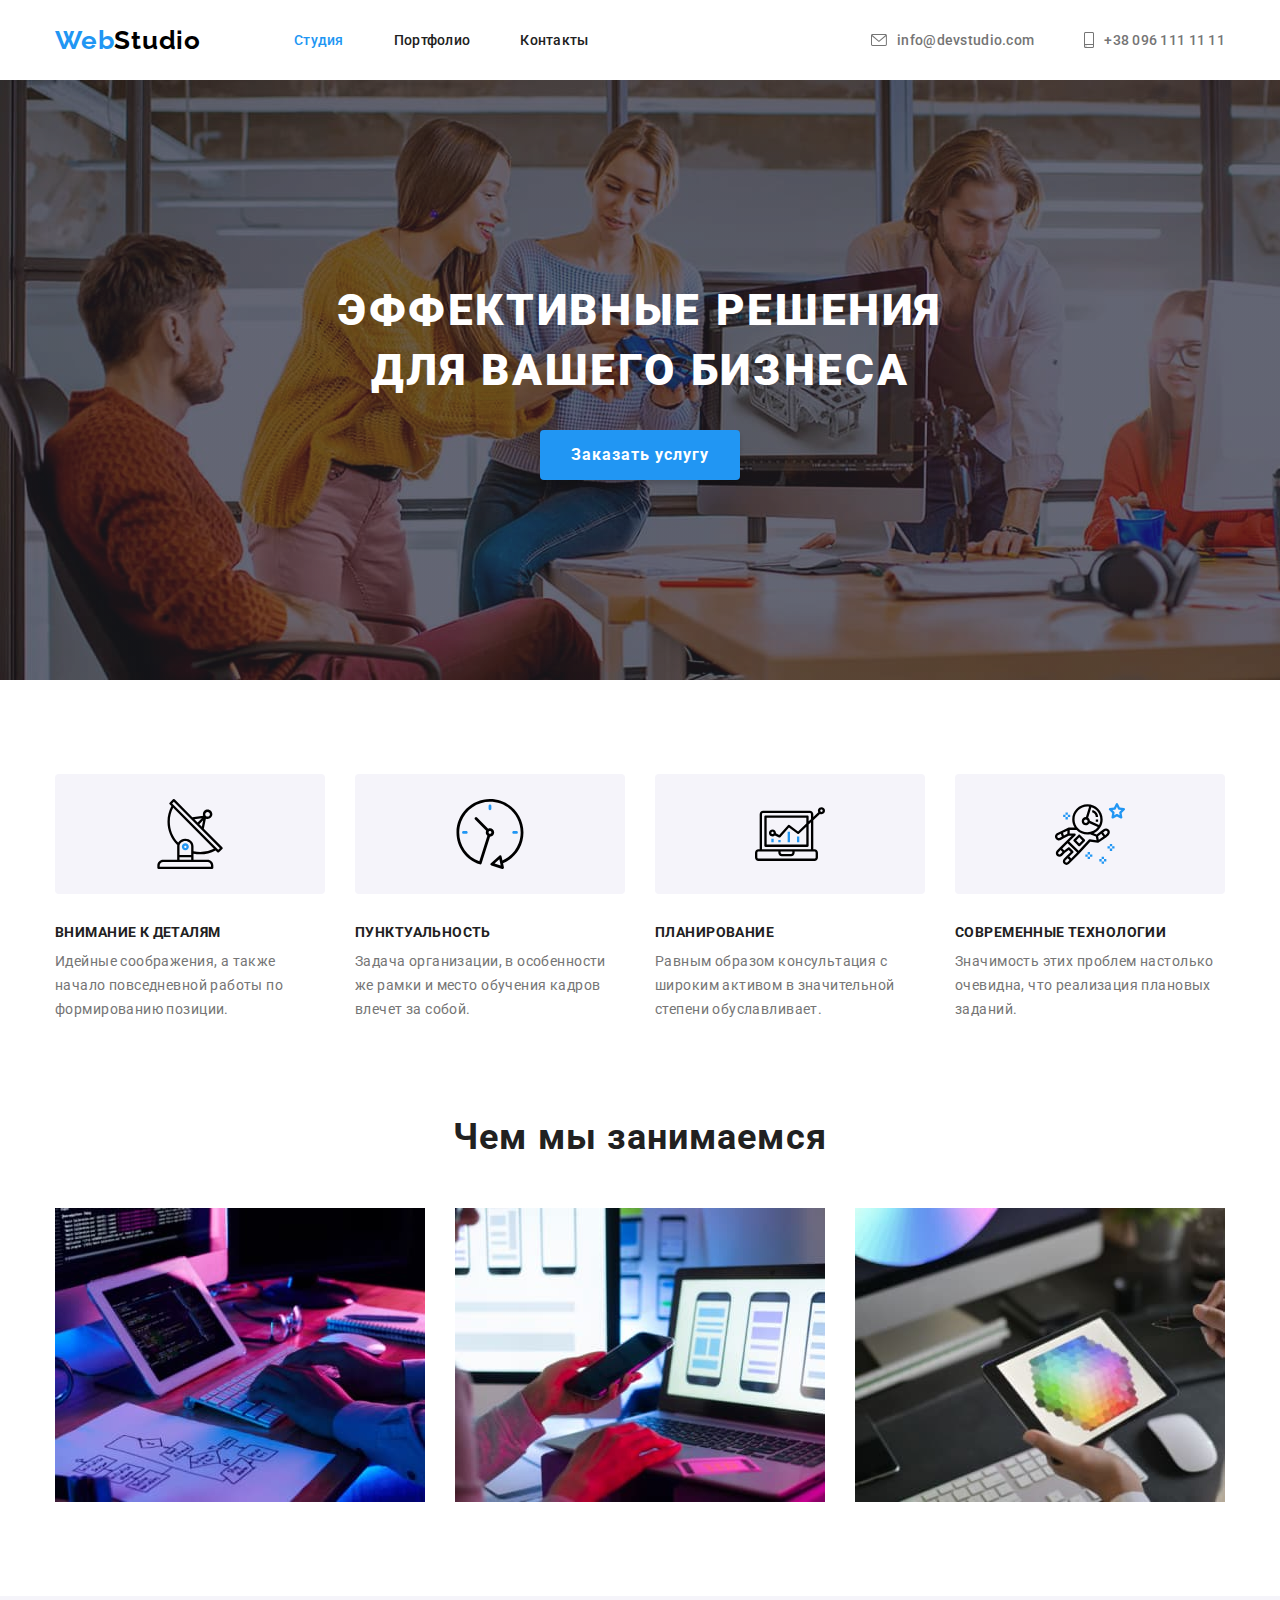
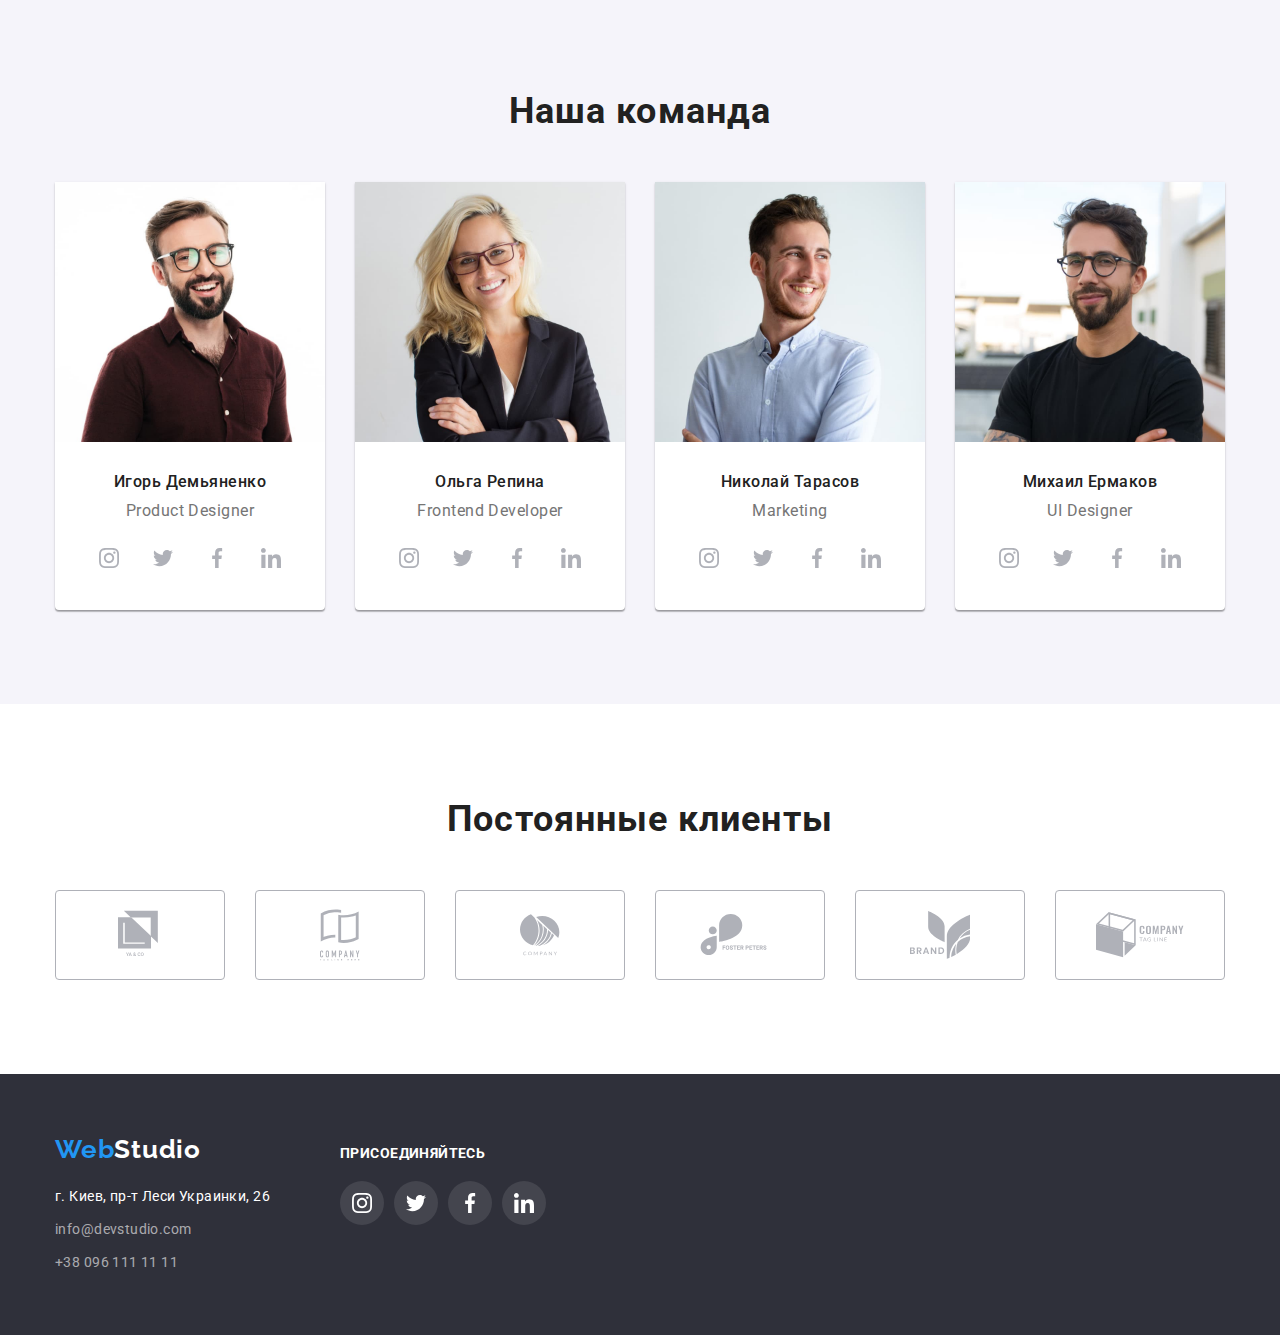
==== commit ecda1467: "fixed focus" ====
--- a/index.html
+++ b/index.html
@@ -40,7 +40,7 @@
         <ul class="contacts-list lists">
           <li class="contacts-list-item">
             <a
-              class="contacts-mail-link links current"
+              class="contacts-mail-link links"
               href="mailto:info@devstudio.com"
             >
               <svg class="contacts-icon" width="16" height="12">
@@ -183,7 +183,7 @@
               <ul class="social-links lists">
                 <li class="social-links-item">
                   <a
-                    class="social-links-link current-link"
+                    class="social-links-link"
                     href="/"
                     aria-label="Инстаграмм"
                   >
@@ -369,7 +369,7 @@
               </a>
             </li>
             <li class="clients-list-item">
-              <a class="client-link current-logo" href="/">
+              <a class="client-link" href="/">
                 <svg class="client-logo" width="80" height="42">
                   <use href="./images/sprite.svg#logo4"></use>
                 </svg>
@@ -442,7 +442,7 @@
                   </a>
                 </li>
                 <li class="social-links-item">
-                  <a class="social-links-link current-link" href="/" aria-label="Твиттер">
+                  <a class="social-links-link" href="/" aria-label="Твиттер">
                     <svg class="social-links-icon" width="20" height="20">
                       <use href="./images/sprite.svg#twitter"></use>
                     </svg>
--- a/css/styles.css
+++ b/css/styles.css
@@ -113,11 +113,6 @@
   align-items: center;
 }
 
-.header {
-  padding-top: 25px;
-  padding-bottom: 25px;
-}
-
 .logotype {
   font-family: var(--logo-font);
   font-weight: 700;
@@ -146,7 +141,7 @@
 
 .navigation-list-link {
   color: var(--color-text-title);
-  padding: 20px 0;
+  padding: 32px 0;
 }
 
 .current,
@@ -165,7 +160,7 @@
 .contacts-list-item {
   display: flex;
   align-items: baseline;
-  padding: 20px 0;
+  padding: 32px 0;
 }
 
 .contacts-mail-link,
@@ -195,6 +190,7 @@
   margin-right: 50px;
 }
 
+.contacts-mail-link,
 .contacts-tel-link,
 .contacts-mail-link-pf {
   color: inherit;
@@ -350,19 +346,24 @@
   padding: 16px 32px 30px;
 }
 
-.social-links-link {
-  display: flex;
-  justify-content: center;
-  align-items: center;
+.social-links-item {
   width: 44px;
   height: 44px;
+}
+
+.social-links-link {
+  display: flex;
+  justify-content: center;
+  align-items: center;
+  width: 100%;
+  height: 100%;
   background-color: var(--extra-color);
   border-radius: 50%;
 }
 
 .current-link,
-.social-links-link:hover,
-.social-list-link:focus {
+.social-links-link:focus,
+.social-links-link:hover {
   background-color: var(--accent-color);
 }
 
@@ -565,19 +566,24 @@
   justify-content: center;
 }
 
-.footer .social-links-link {
-  display: flex;
-  justify-content: center;
-  align-items: center;
+.footer .social-links-item {
   width: 44px;
   height: 44px;
+}
+
+.footer .social-links-link {
+  display: flex;
+  justify-content: center;
+  align-items: center;
+  width: 100%;
+  height: 100%;
   background-color: rgba(255, 255, 255, 0.1);
   border-radius: 50%;
 }
 
 .footer .current-link,
 .footer .social-links-link:hover,
-.footer .social-list-link:focus {
+.footer .social-links-link:focus {
   background-color: var(--accent-color);
 }
 
